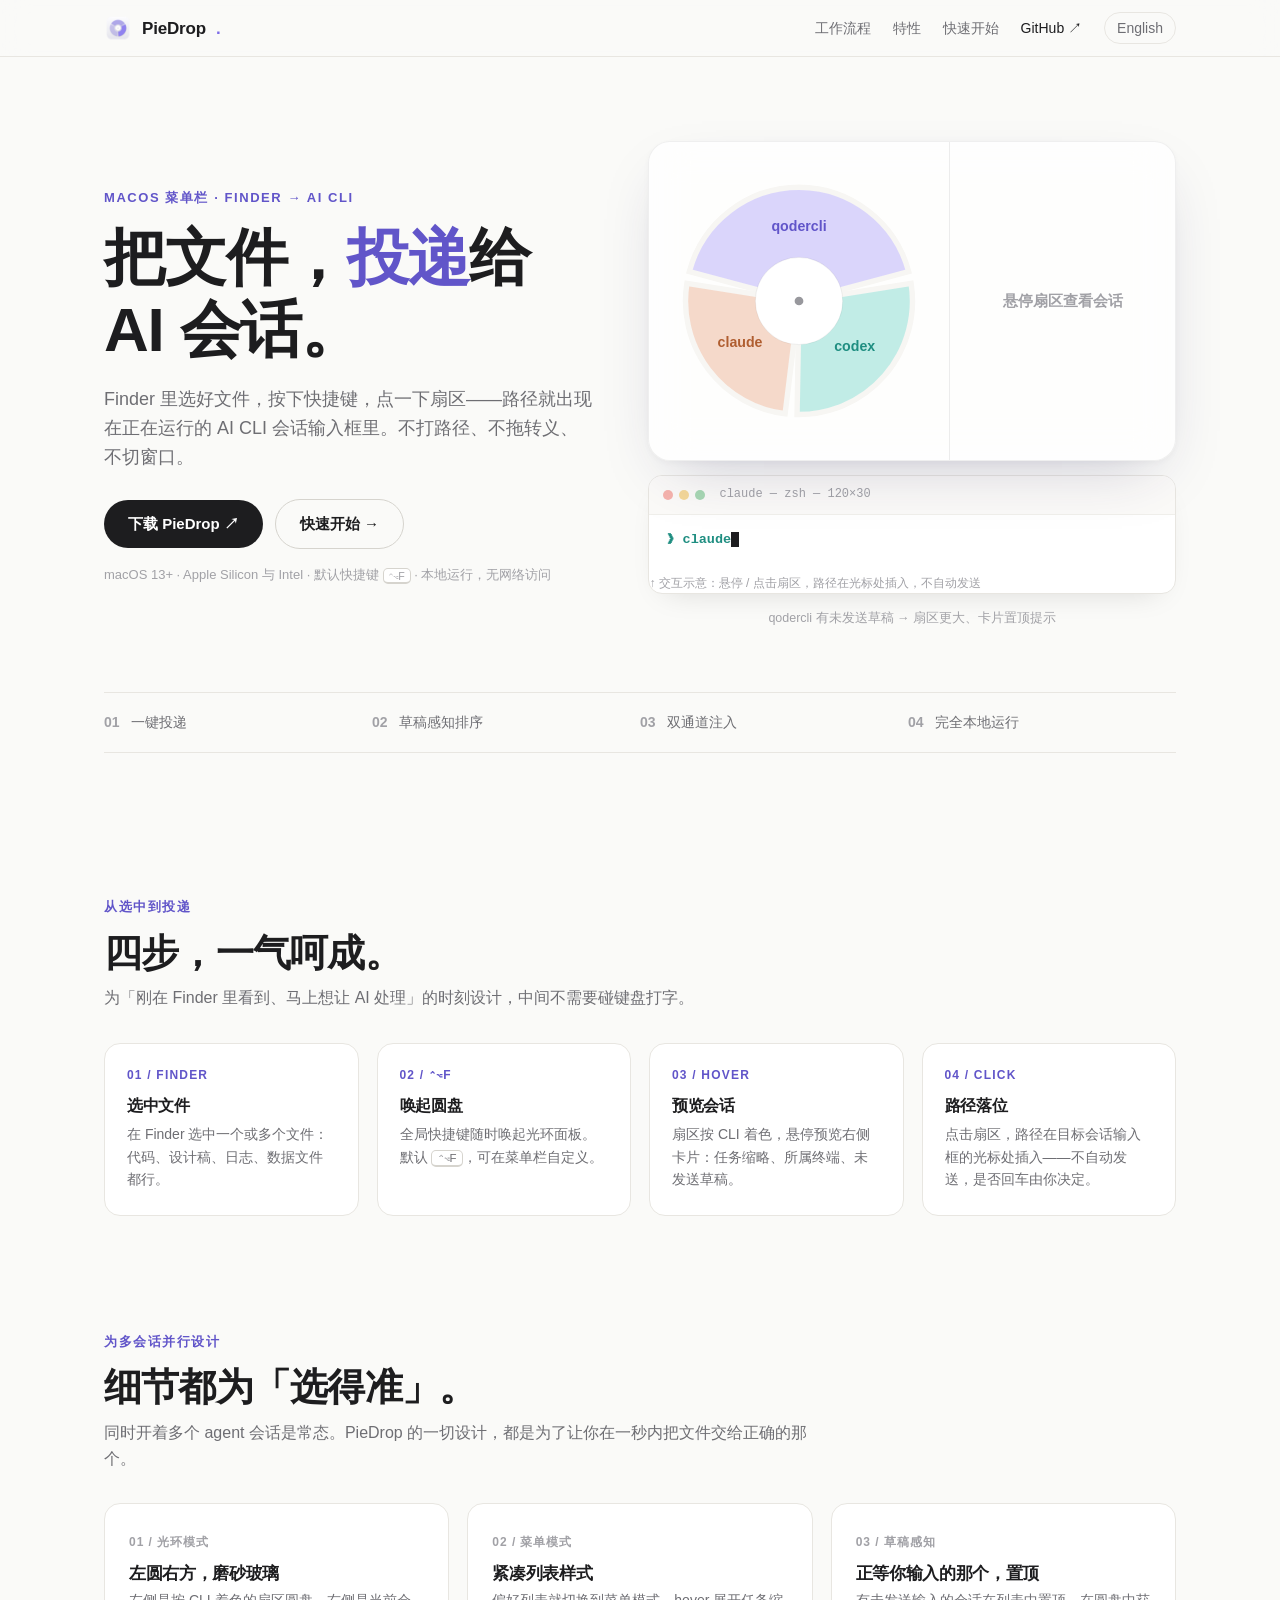
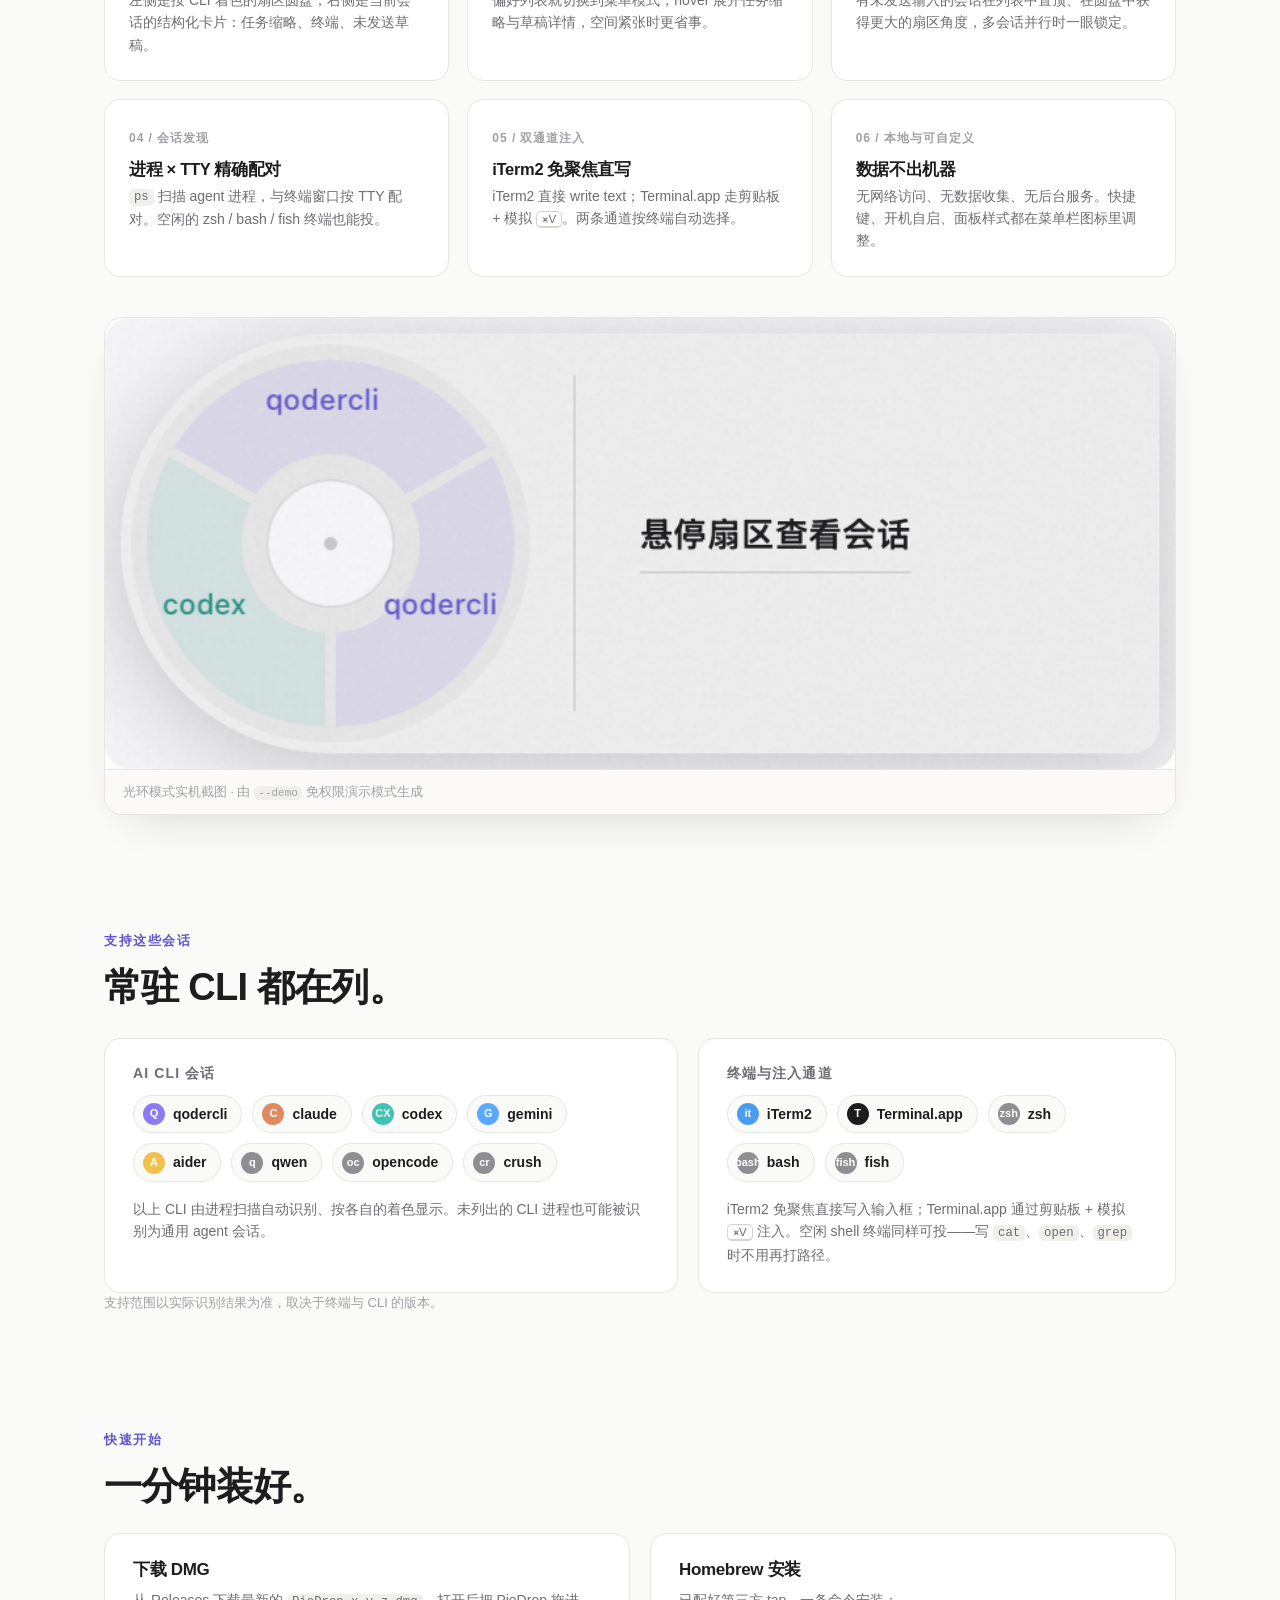
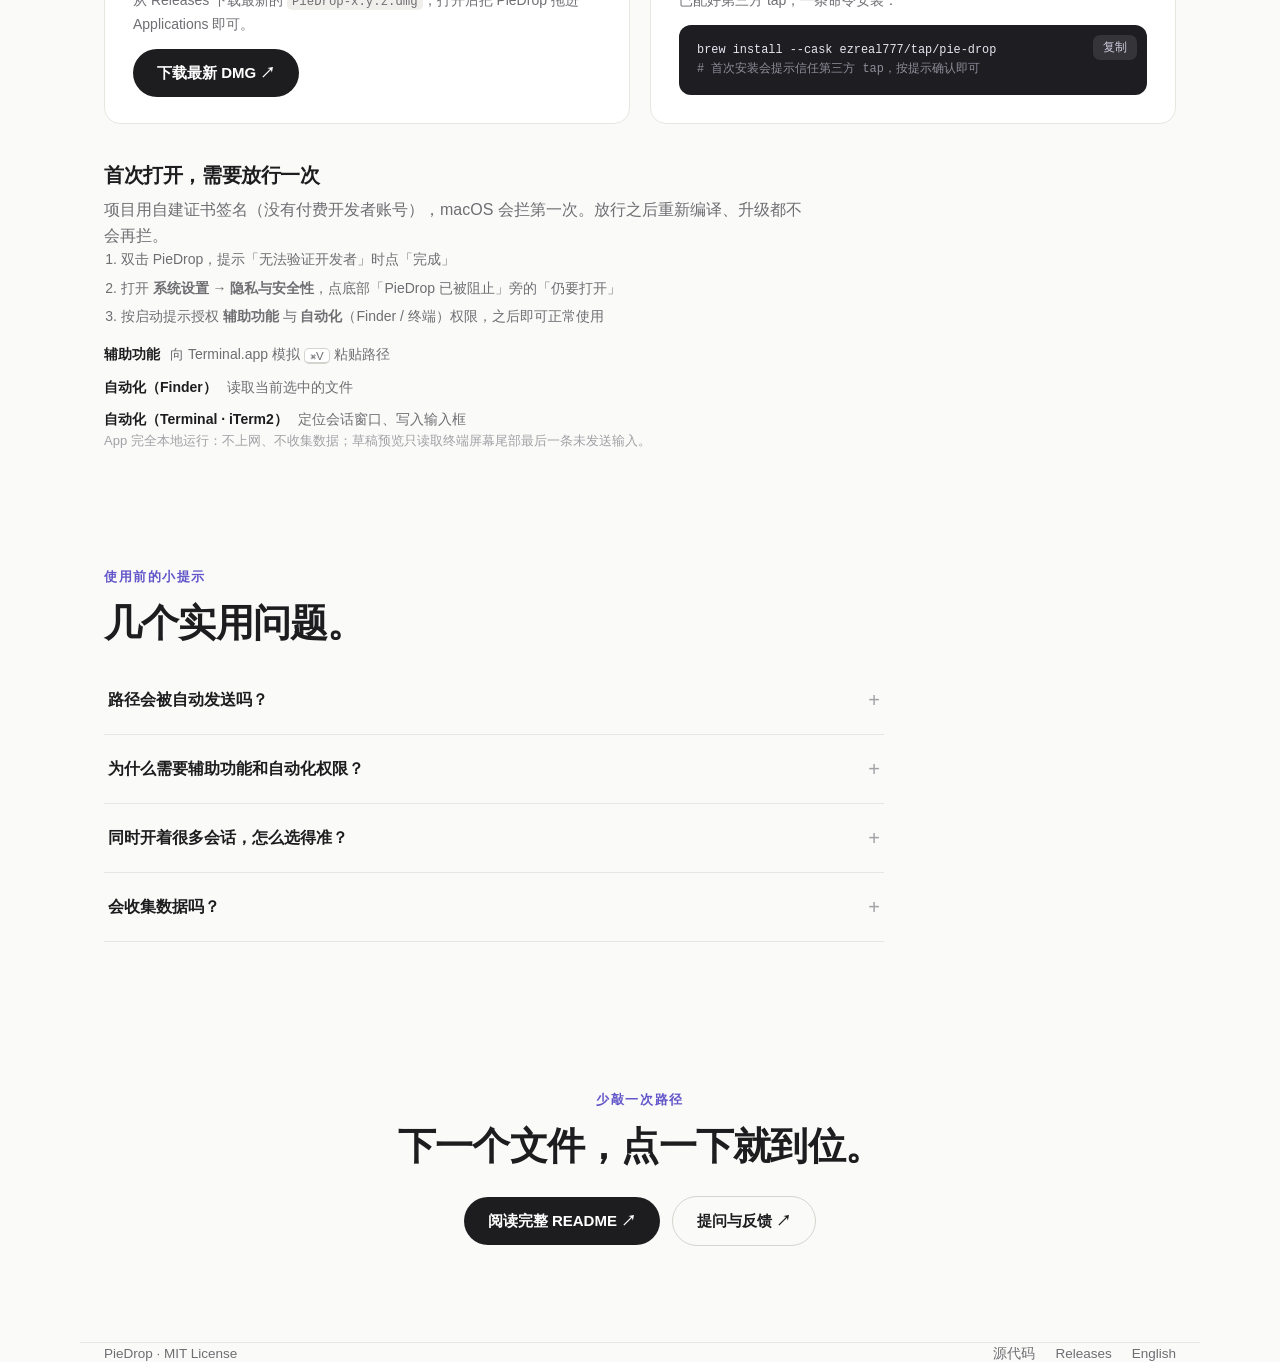
==== site/zh.html @ 661c2466 "新增中英双语介绍页与 GitHub Pages 部署 workflow" ====
<!doctype html>
<html lang="zh-CN">
<head>
  <meta charset="utf-8">
  <meta name="viewport" content="width=device-width, initial-scale=1">
  <title>PieDrop — 一键把文件投递进 AI CLI 会话</title>
  <meta name="description" content="macOS 菜单栏工具：Finder 选中文件，按快捷键弹出圆盘，点一下扇区，路径就追加进正在运行的 Claude Code / Codex / Gemini CLI 会话输入框。">
  <meta name="theme-color" content="#fafaf8">
  <link rel="icon" href="icon.png" type="image/png">
  <link rel="stylesheet" href="styles.css">
  <script src="site.js" defer></script>
  <link rel="alternate" hreflang="en" href="./">
  <link rel="alternate" hreflang="zh-CN" href="zh.html">
</head>
<body>
<header><nav aria-label="主导航"><a class="brand" href="zh.html"><img src="icon.png" alt="PieDrop" width="28" height="28">PieDrop<span>.</span></a><div class="nav-links"><a class="section-link" href="#how">工作流程</a><a class="section-link" href="#features">特性</a><a class="section-link" href="#start">快速开始</a><a href="https://github.com/Ezreal777/PieDrop">GitHub ↗</a><a class="lang" href="./" lang="en" aria-label="Switch to English">English</a></div></nav></header>
<main class="wrap">

  <div class="hero">
    <div>
      <span class="eyebrow">macOS 菜单栏 · Finder → AI CLI</span>
      <h1>把文件，<em>投递</em>给 AI 会话。</h1>
      <p class="lead">Finder 里选好文件，按下快捷键，点一下扇区——路径就出现在正在运行的 AI CLI 会话输入框里。不打路径、不拖转义、不切窗口。</p>
      <div class="buttons"><a class="button" href="https://github.com/Ezreal777/PieDrop/releases/latest">下载 PieDrop ↗</a><a class="button secondary" href="#start">快速开始 →</a></div>
      <p class="note">macOS 13+ · Apple Silicon 与 Intel · 默认快捷键 <kbd>⌃⌥F</kbd> · 本地运行，无网络访问</p>
    </div>

    <div class="mock-stack">
      <div class="panel" aria-label="光环面板示意">
        <div class="panel-disc">
          <div class="disc" role="group" aria-label="会话圆盘示意，可交互" data-sessions='{"qodercli":{"name":"qodercli","tint":"#8b7cf624","ink":"#6155c9","title":"重构 Injector.swift 注入通道","term":"iTerm2","tty":"ttys004","draft":"把 docs/ 里的截图换成新面板样式","path":"~/Projects/piedrop/docs/screenshot.png","hint":"点击扇区，路径会插入到这个会话的输入框"},"codex":{"name":"codex","tint":"#3fc4b426","ink":"#1f8e81","title":"给 SessionDetector 补单元测试","term":"Terminal.app","tty":"ttys002","draft":null,"path":"~/Projects/piedrop/Tests/SessionDetectorTests.swift","hint":"点击扇区，路径会插入到这个会话的输入框"},"claude":{"name":"claude","tint":"#e08a5f26","ink":"#b05e30","title":"review PR #12 的并发改动","term":"iTerm2","tty":"ttys001","draft":null,"path":"~/Projects/piedrop/Sources/PieDrop/DraftReader.swift","hint":"点击扇区，路径会插入到这个会话的输入框"}}'>
            <svg viewBox="0 0 240 240">
              <path class="sector" data-cli="qodercli" tabindex="0" role="button" aria-label="qodercli 会话，有未发送草稿" d="M120,120 L19.5,93.1 A104,104 0 0 1 220.5,93.1 Z" fill="#8b7cf6" fill-opacity="0.32" stroke="#f7f6f3" stroke-width="5"/>
              <path class="sector" data-cli="codex" tabindex="0" role="button" aria-label="codex 会话" d="M120,120 L222.7,103.8 A104,104 0 0 1 118.2,224.0 Z" fill="#3fc4b4" fill-opacity="0.32" stroke="#f7f6f3" stroke-width="5"/>
              <path class="sector" data-cli="claude" tabindex="0" role="button" aria-label="claude 会话" d="M120,120 L107.3,223.3 A104,104 0 0 1 17.3,103.8 Z" fill="#e08a5f" fill-opacity="0.32" stroke="#f7f6f3" stroke-width="5"/>
              <text class="sector-label" data-for="qodercli" x="120" y="56" text-anchor="middle" fill="#6155c9">qodercli</text>
              <text class="sector-label" data-for="codex" x="171" y="166" text-anchor="middle" fill="#1f8e81">codex</text>
              <text class="sector-label" data-for="claude" x="66" y="162" text-anchor="middle" fill="#b05e30">claude</text>
              <circle cx="120" cy="120" r="40" fill="#ffffff" stroke="rgba(0,0,0,0.05)"/>
              <circle cx="120" cy="120" r="4" fill="#98989d"/>
            </svg>
          </div>
        </div>
        <div class="panel-divider"></div>
        <div class="panel-card">
          <div class="card-empty">悬停扇区查看会话</div>
          <div class="card-full">
            <div class="session-head">
              <span class="session-name"></span>
              <span class="session-tty"></span>
            </div>
            <div class="session-title"></div>
            <div class="session-rows">
              <div class="row row-terminal"><span class="k">终端</span><span class="v"></span></div>
              <div class="row row-draft"><span class="k">草稿</span><span class="v"></span></div>
            </div>
            <div class="session-hint"></div>
          </div>
        </div>
      </div>
      <div class="term" aria-label="终端输入示意">
        <div class="term-bar"><span class="dot"></span><span class="dot"></span><span class="dot"></span><span class="term-title">claude — zsh — 120×30</span></div>
        <div class="term-body">
          <div class="term-line"><span class="prompt">❯ claude</span><span class="typed"></span><span class="cursor"></span></div>
        </div>
        <div class="term-hint">↑ 交互示意：悬停 / 点击扇区，路径在光标处插入，不自动发送</div>
      </div>
      <p class="mock-caption">qodercli 有未发送草稿 → 扇区更大、卡片置顶提示</p>
    </div>
  </div>

  <div class="strip"><span><b>01</b> 一键投递</span><span><b>02</b> 草稿感知排序</span><span><b>03</b> 双通道注入</span><span><b>04</b> 完全本地运行</span></div>

  <section id="how"><span class="eyebrow">从选中到投递</span><h2>四步，一气呵成。</h2><p class="section-intro">为「刚在 Finder 里看到、马上想让 AI 处理」的时刻设计，中间不需要碰键盘打字。</p><div class="workflow"><div class="step"><b>01 / FINDER</b><h3>选中文件</h3><p>在 Finder 选中一个或多个文件：代码、设计稿、日志、数据文件都行。</p></div><div class="step"><b>02 / ⌃⌥F</b><h3>唤起圆盘</h3><p>全局快捷键随时唤起光环面板。默认 <kbd>⌃⌥F</kbd>，可在菜单栏自定义。</p></div><div class="step"><b>03 / HOVER</b><h3>预览会话</h3><p>扇区按 CLI 着色，悬停预览右侧卡片：任务缩略、所属终端、未发送草稿。</p></div><div class="step"><b>04 / CLICK</b><h3>路径落位</h3><p>点击扇区，路径在目标会话输入框的光标处插入——不自动发送，是否回车由你决定。</p></div></div></section>

  <section id="features"><span class="eyebrow">为多会话并行设计</span><h2>细节都为「选得准」。</h2><p class="section-intro">同时开着多个 agent 会话是常态。PieDrop 的一切设计，都是为了让你在一秒内把文件交给正确的那个。</p><div class="grid">
    <article class="card"><span class="tag">01 / 光环模式</span><h3>左圆右方，磨砂玻璃</h3><p>左侧是按 CLI 着色的扇区圆盘，右侧是当前会话的结构化卡片：任务缩略、终端、未发送草稿。</p></article>
    <article class="card"><span class="tag">02 / 菜单模式</span><h3>紧凑列表样式</h3><p>偏好列表就切换到菜单模式，hover 展开任务缩略与草稿详情，空间紧张时更省事。</p></article>
    <article class="card"><span class="tag">03 / 草稿感知</span><h3>正等你输入的那个，置顶</h3><p>有未发送输入的会话在列表中置顶、在圆盘中获得更大的扇区角度，多会话并行时一眼锁定。</p></article>
    <article class="card"><span class="tag">04 / 会话发现</span><h3>进程 × TTY 精确配对</h3><p><code>ps</code> 扫描 agent 进程，与终端窗口按 TTY 配对。空闲的 zsh / bash / fish 终端也能投。</p></article>
    <article class="card"><span class="tag">05 / 双通道注入</span><h3>iTerm2 免聚焦直写</h3><p>iTerm2 直接 write text；Terminal.app 走剪贴板 + 模拟 <kbd>⌘V</kbd>。两条通道按终端自动选择。</p></article>
    <article class="card"><span class="tag">06 / 本地与可自定义</span><h3>数据不出机器</h3><p>无网络访问、无数据收集、无后台服务。快捷键、开机自启、面板样式都在菜单栏图标里调整。</p></article>
  </div>
  <figure class="figure"><img src="screenshot.png" alt="PieDrop 光环模式实机截图：左侧磨砂圆盘按 CLI 着色列出正在运行的会话，右侧是该会话的结构化卡片" loading="lazy"><figcaption>光环模式实机截图 · 由 <code>--demo</code> 免权限演示模式生成</figcaption></figure>
  </section>

  <section id="sessions"><span class="eyebrow">支持这些会话</span><h2>常驻 CLI 都在列。</h2><div class="setup">
    <article><h3>AI CLI 会话</h3><div class="platforms"><span class="platform"><b class="mark" style="background:var(--qodercli)">Q</b>qodercli</span><span class="platform"><b class="mark" style="background:var(--claude)">C</b>claude</span><span class="platform"><b class="mark" style="background:var(--codex)">CX</b>codex</span><span class="platform"><b class="mark" style="background:var(--gemini)">G</b>gemini</span><span class="platform"><b class="mark" style="background:var(--aider)">A</b>aider</span><span class="platform"><b class="mark">q</b>qwen</span><span class="platform"><b class="mark">oc</b>opencode</span><span class="platform"><b class="mark">cr</b>crush</span></div><p>以上 CLI 由进程扫描自动识别、按各自的着色显示。未列出的 CLI 进程也可能被识别为通用 agent 会话。</p></article>
    <article><h3>终端与注入通道</h3><div class="platforms"><span class="platform"><b class="mark" style="background:#4a9cf0">it</b>iTerm2</span><span class="platform"><b class="mark" style="background:#1d1d1f">T</b>Terminal.app</span><span class="platform"><b class="mark">zsh</b>zsh</span><span class="platform"><b class="mark">bash</b>bash</span><span class="platform"><b class="mark">fish</b>fish</span></div><p>iTerm2 免聚焦直接写入输入框；Terminal.app 通过剪贴板 + 模拟 <kbd>⌘V</kbd> 注入。空闲 shell 终端同样可投——写 <code>cat</code>、<code>open</code>、<code>grep</code> 时不用再打路径。</p></article>
  </div><p class="note">支持范围以实际识别结果为准，取决于终端与 CLI 的版本。</p></section>

  <section id="start"><span class="eyebrow">快速开始</span><h2>一分钟装好。</h2><div class="install-grid">
    <div class="install-card">
      <h3>下载 DMG</h3>
      <p>从 Releases 下载最新的 <code>PieDrop-x.y.z.dmg</code>，打开后把 PieDrop 拖进 Applications 即可。</p>
      <div class="buttons"><a class="button" href="https://github.com/Ezreal777/PieDrop/releases/latest">下载最新 DMG ↗</a></div>
    </div>
    <div class="install-card">
      <h3>Homebrew 安装</h3>
      <p>已配好第三方 tap，一条命令安装：</p>
      <pre class="codeblock"><code>brew install --cask ezreal777/tap/pie-drop
<span class="cmt"># 首次安装会提示信任第三方 tap，按提示确认即可</span></code><button class="copy-btn" data-copy data-copied-label="已复制">复制</button></pre>
    </div>
  </div>
  <h3 class="manual-install-title">首次打开，需要放行一次</h3>
  <p class="section-intro">项目用自建证书签名（没有付费开发者账号），macOS 会拦第一次。放行之后重新编译、升级都不会再拦。</p>
  <ol class="steps-list">
    <li>双击 PieDrop，提示「无法验证开发者」时点「完成」</li>
    <li>打开 <strong>系统设置 → 隐私与安全性</strong>，点底部「PieDrop 已被阻止」旁的「仍要打开」</li>
    <li>按启动提示授权 <strong>辅助功能</strong> 与 <strong>自动化</strong>（Finder / 终端）权限，之后即可正常使用</li>
  </ol>
  <ul class="perm-list">
    <li><b>辅助功能</b><span>向 Terminal.app 模拟 <kbd>⌘V</kbd> 粘贴路径</span></li>
    <li><b>自动化（Finder）</b><span>读取当前选中的文件</span></li>
    <li><b>自动化（Terminal · iTerm2）</b><span>定位会话窗口、写入输入框</span></li>
  </ul>
  <p class="note">App 完全本地运行：不上网、不收集数据；草稿预览只读取终端屏幕尾部最后一条未发送输入。</p>
  </section>

  <section><span class="eyebrow">使用前的小提示</span><h2>几个实用问题。</h2><div class="faq">
    <details><summary>路径会被自动发送吗？</summary><p>不会。路径只插入到目标会话输入框的光标处，你可以继续补充一句话再回车，也可以直接删掉。空闲终端里则直接停在命令行上等你编辑。</p></details>
    <details><summary>为什么需要辅助功能和自动化权限？</summary><p>Terminal.app 通道靠模拟 <kbd>⌘V</kbd> 粘贴（辅助功能）；读取 Finder 选区、定位会话窗口需要自动化授权（Finder / Terminal / iTerm2）。iTerm2 通道则通过其接口直接写入，不依赖模拟按键。</p></details>
    <details><summary>同时开着很多会话，怎么选得准？</summary><p>扇区按 CLI 着色区分；悬停任意扇区，右侧卡片显示该会话的任务缩略、所属终端和未发送草稿。有草稿的会话还会置顶并获得更大的扇区，通常那就是你正想继续的那个。</p></details>
    <details><summary>会收集数据吗？</summary><p>完全本地运行：无网络访问、无数据收集、无后台服务。草稿预览只读取终端屏幕尾部最后一条未发送输入，用于会话识别与排序。</p></details>
  </div></section>

  <div class="closing"><span class="eyebrow">少敲一次路径</span><h2>下一个文件，点一下就到位。</h2><div class="buttons"><a class="button" href="https://github.com/Ezreal777/PieDrop/blob/main/README.md">阅读完整 README ↗</a><a class="button secondary" href="https://github.com/Ezreal777/PieDrop/issues">提问与反馈 ↗</a></div></div>

</main>
<footer class="wrap"><span>PieDrop · MIT License</span><div><a href="https://github.com/Ezreal777/PieDrop">源代码</a><a href="https://github.com/Ezreal777/PieDrop/releases">Releases</a><a href="./" lang="en">English</a></div></footer>
</body>
</html>
---- site/styles.css ----
/* PieDrop site — light, Apple-ish, minimal */

:root {
  --bg: #fafaf8;
  --ink: #1d1d1f;
  --muted: #6e6e73;
  --faint: #a1a1a6;
  --line: #e8e6e1;
  --card: #ffffff;
  --accent: #7c6ce8;
  --accent-ink: #6155c9;
  --panel: rgba(255, 255, 255, 0.78);
  --qodercli: #8b7cf6;
  --qodercli-ink: #6155c9;
  --codex: #3fc4b4;
  --codex-ink: #1f8e81;
  --claude: #e08a5f;
  --claude-ink: #b05e30;
  --gemini: #5ca8ff;
  --gemini-ink: #3572d6;
  --aider: #f2c14d;
  --aider-ink: #b8891f;
  --shell: #8e8e93;
  --mono: ui-monospace, "SF Mono", "JetBrains Mono", Menlo, Consolas, monospace;
  --sans: -apple-system, BlinkMacSystemFont, "SF Pro Text", "Helvetica Neue",
    "PingFang SC", "Hiragino Sans GB", "Microsoft YaHei", sans-serif;
}

* { box-sizing: border-box; margin: 0; padding: 0; }

html { scroll-behavior: smooth; }

body {
  font-family: var(--sans);
  background: var(--bg);
  color: var(--ink);
  line-height: 1.6;
  -webkit-font-smoothing: antialiased;
  text-rendering: optimizeLegibility;
}

.wrap { max-width: 1120px; margin: 0 auto; padding: 0 24px; }

h1, h2, h3 { line-height: 1.15; letter-spacing: -0.02em; font-weight: 700; }
h1 { font-size: clamp(38px, 5.4vw, 62px); }
h2 { font-size: clamp(26px, 3.4vw, 38px); }
h3 { font-size: 17px; }
em { font-style: normal; color: var(--accent-ink); }

a { color: inherit; text-decoration: none; }
code { font-family: var(--mono); font-size: 0.88em; background: #f0efeb; border-radius: 5px; padding: 0.1em 0.4em; }
pre code { display: block; background: none; padding: 0; }
kbd {
  font-family: var(--sans); font-size: 0.82em; background: #fff;
  border: 1px solid #d6d4ce; border-bottom-width: 2px; border-radius: 5px;
  padding: 0.08em 0.45em; white-space: nowrap;
}

.eyebrow {
  display: inline-block; font-size: 13px; font-weight: 600;
  letter-spacing: 0.12em; text-transform: uppercase;
  color: var(--accent-ink); margin-bottom: 14px;
}
.lead { font-size: 18px; color: var(--muted); max-width: 34em; }
.note { font-size: 13px; color: var(--faint); }
.section-intro { color: var(--muted); max-width: 44em; margin-top: 10px; }

/* ---------- header ---------- */

header {
  position: sticky; top: 0; z-index: 50;
  background: rgba(250, 250, 248, 0.85);
  backdrop-filter: saturate(1.4) blur(14px);
  -webkit-backdrop-filter: saturate(1.4) blur(14px);
  border-bottom: 1px solid var(--line);
}
header nav {
  max-width: 1120px; margin: 0 auto; padding: 12px 24px;
  display: flex; align-items: center; justify-content: space-between; gap: 16px;
}
.brand {
  display: flex; align-items: center; gap: 10px;
  font-weight: 700; font-size: 17px; letter-spacing: -0.01em;
}
.brand img { width: 28px; height: 28px; border-radius: 6px; }
.brand span { color: var(--accent); }
.nav-links { display: flex; align-items: center; gap: 22px; font-size: 14px; }
.nav-links a.section-link { color: var(--muted); transition: color 0.15s; }
.nav-links a.section-link:hover { color: var(--ink); }
.nav-links a.lang {
  border: 1px solid var(--line); border-radius: 999px;
  padding: 4px 12px; color: var(--muted); transition: all 0.15s;
}
.nav-links a.lang:hover { color: var(--ink); border-color: #cfcdc7; }

/* ---------- hero ---------- */

.hero {
  display: grid; grid-template-columns: minmax(0, 1fr) minmax(0, 1.08fr);
  gap: 56px; align-items: center;
  padding: 84px 0 64px;
}
.hero .lead { margin: 20px 0 28px; }
.buttons { display: flex; flex-wrap: wrap; gap: 12px; align-items: center; }
.button {
  display: inline-flex; align-items: center; gap: 6px;
  background: var(--ink); color: #fff; font-weight: 600; font-size: 15px;
  border-radius: 999px; padding: 12px 24px;
  transition: transform 0.15s, opacity 0.15s;
}
.button:hover { transform: translateY(-1px); opacity: 0.9; }
.button.secondary {
  background: transparent; color: var(--ink);
  border: 1px solid #d6d4ce;
}
.button.secondary:hover { border-color: #b9b7b1; opacity: 1; }
.hero .note { margin-top: 16px; }

.strip {
  display: grid; grid-template-columns: repeat(4, 1fr);
  border-top: 1px solid var(--line); border-bottom: 1px solid var(--line);
  padding: 18px 0; margin-bottom: 84px;
  font-size: 14px; color: var(--muted);
}
.strip span b {
  color: var(--faint); font-weight: 600; margin-right: 8px;
  font-variant-numeric: tabular-nums;
}

/* ---------- hero panel mock ---------- */

.mock-stack { display: flex; flex-direction: column; gap: 14px; }

.panel {
  display: grid; grid-template-columns: 300px 1px 1fr;
  background: var(--panel);
  backdrop-filter: blur(20px) saturate(1.3);
  -webkit-backdrop-filter: blur(20px) saturate(1.3);
  border: 1px solid rgba(0, 0, 0, 0.06);
  border-radius: 22px;
  box-shadow: 0 24px 60px -24px rgba(40, 35, 90, 0.25), 0 2px 8px rgba(0, 0, 0, 0.04);
  overflow: hidden;
  min-height: 320px;
}
.panel-disc {
  display: flex; align-items: center; justify-content: center;
  padding: 26px 10px;
}
.disc { width: 262px; height: 262px; }
.disc svg { width: 100%; height: 100%; display: block; }
.sector {
  cursor: pointer;
  transition: fill-opacity 0.18s;
  outline: none;
}
.sector:hover, .sector:focus-visible, .sector.active { fill-opacity: 0.62; }
.sector-label {
  font-size: 13px; font-weight: 600; pointer-events: none;
  transition: opacity 0.18s;
}
.sector-label.dim { opacity: 0.35; }

.panel-divider { width: 1px; background: rgba(0, 0, 0, 0.07); }

.panel-card {
  display: flex; flex-direction: column; justify-content: center;
  padding: 28px 30px; position: relative;
}
.card-empty {
  color: var(--faint); font-size: 15px; font-weight: 600;
  text-align: center;
}
.card-full { display: none; }
.panel-card.has-session .card-empty { display: none; }
.panel-card.has-session .card-full { display: flex; flex-direction: column; gap: 12px; }

.session-head { display: flex; align-items: center; gap: 8px; }
.session-name {
  font-family: var(--mono); font-size: 13px; font-weight: 700;
  padding: 3px 10px; border-radius: 999px;
}
.session-tty { font-size: 12px; color: var(--faint); font-family: var(--mono); margin-left: auto; }
.session-title { font-size: 16px; font-weight: 600; letter-spacing: -0.01em; }
.session-rows { display: flex; flex-direction: column; gap: 8px; font-size: 13px; color: var(--muted); }
.session-rows .row { display: flex; gap: 8px; align-items: baseline; }
.session-rows .k { color: var(--faint); flex-shrink: 0; }
.session-hint { font-size: 12px; color: var(--faint); border-top: 1px dashed var(--line); padding-top: 10px; }

.mock-caption { font-size: 12.5px; color: var(--faint); text-align: center; }

/* terminal mock */
.term {
  background: #ffffff;
  border: 1px solid var(--line);
  border-radius: 14px;
  box-shadow: 0 12px 32px -18px rgba(0, 0, 0, 0.18);
  overflow: hidden;
}
.term-bar {
  display: flex; align-items: center; gap: 6px;
  padding: 9px 14px; border-bottom: 1px solid #f0efeb; background: #fbfaf8;
}
.term-bar .dot { width: 10px; height: 10px; border-radius: 50%; background: #e4e2dc; }
.term-bar .dot:first-child { background: #f6b3ad; }
.term-bar .dot:nth-child(2) { background: #f5d99a; }
.term-bar .dot:nth-child(3) { background: #a8d8b4; }
.term-title { font-size: 12px; color: var(--faint); margin-left: 8px; font-family: var(--mono); }
.term-body { padding: 14px 18px 16px; font-family: var(--mono); font-size: 13.5px; }
.term-line { white-space: pre-wrap; word-break: break-all; }
.prompt { color: var(--codex-ink); font-weight: 700; }
.cmd { color: var(--ink); }
.typed { color: var(--accent-ink); }
.cursor {
  display: inline-block; width: 8px; height: 1.1em;
  background: var(--ink); vertical-align: text-bottom;
  animation: blink 1.1s steps(1) infinite;
}
@keyframes blink { 50% { opacity: 0; } }
.term-hint { font-size: 12px; color: var(--faint); margin-top: 8px; font-family: var(--sans); }

/* ---------- sections ---------- */

section { padding: 56px 0; }
section > h2 { margin-bottom: 8px; }

/* sessions */
.setup {
  display: grid; grid-template-columns: 1.2fr 1fr; gap: 20px;
  margin-top: 28px;
}
.setup article {
  background: var(--card); border: 1px solid var(--line);
  border-radius: 16px; padding: 26px 28px; min-width: 0;
}
.setup article h3 { margin-bottom: 14px; color: var(--muted); font-size: 14px; text-transform: uppercase; letter-spacing: 0.08em; }
.platforms { display: flex; flex-wrap: wrap; gap: 10px; margin-bottom: 16px; }
.platform {
  display: inline-flex; align-items: center; gap: 8px;
  font-size: 14px; font-weight: 600;
  background: var(--bg); border: 1px solid var(--line);
  border-radius: 999px; padding: 7px 14px 7px 9px;
}
.platform .mark {
  width: 22px; height: 22px; border-radius: 50%;
  display: inline-flex; align-items: center; justify-content: center;
  font-size: 11px; font-weight: 700; color: #fff;
  background: var(--shell); flex-shrink: 0;
}
.setup article p { font-size: 14px; color: var(--muted); }

/* workflow */
.workflow {
  display: grid; grid-template-columns: repeat(4, 1fr); gap: 18px;
  margin-top: 32px;
}
.step {
  background: var(--card); border: 1px solid var(--line);
  border-radius: 16px; padding: 22px 22px 24px;
}
.step b {
  display: block; font-size: 12px; font-weight: 700;
  color: var(--accent-ink); letter-spacing: 0.1em; margin-bottom: 12px;
}
.step h3 { margin-bottom: 8px; font-size: 16px; }
.step p { font-size: 14px; color: var(--muted); }

/* features */
.grid {
  display: grid; grid-template-columns: repeat(3, 1fr); gap: 18px;
  margin-top: 32px;
}
.card {
  background: var(--card); border: 1px solid var(--line);
  border-radius: 16px; padding: 24px;
  transition: transform 0.15s, box-shadow 0.15s;
}
.card:hover { transform: translateY(-2px); box-shadow: 0 14px 34px -22px rgba(0, 0, 0, 0.25); }
.card .tag {
  font-size: 12px; font-weight: 700; color: var(--faint);
  letter-spacing: 0.08em;
}
.card h3 { margin: 10px 0 6px; font-size: 16.5px; }
.card p { font-size: 14px; color: var(--muted); }
.card .dot {
  display: inline-block; width: 9px; height: 9px; border-radius: 50%;
  margin-right: 6px; vertical-align: 0.5px;
}

/* screenshot figure */
.figure {
  margin-top: 40px;
  border: 1px solid var(--line); border-radius: 18px;
  background: #fff; overflow: hidden;
  box-shadow: 0 18px 48px -28px rgba(0, 0, 0, 0.22);
}
.figure img { display: block; width: 100%; height: auto; }
.figure figcaption {
  font-size: 12.5px; color: var(--faint);
  padding: 12px 18px; border-top: 1px solid var(--line); background: #fbfaf8;
}

/* quick start */
.manual-install-title { margin: 40px 0 4px; font-size: 20px; }
.install-grid { display: grid; grid-template-columns: 1fr 1fr; gap: 20px; margin-top: 24px; }
.install-card {
  background: var(--card); border: 1px solid var(--line);
  border-radius: 16px; padding: 26px 28px; min-width: 0;
}
.install-card h3 { margin-bottom: 10px; }
.install-card p { font-size: 14px; color: var(--muted); margin-bottom: 14px; }
pre.codeblock {
  position: relative; background: #1e1d22; color: #e8e6f0;
  border-radius: 12px; padding: 16px 48px 16px 18px;
  font-family: var(--mono); font-size: 13.5px; overflow-x: auto;
}
pre.codeblock .cmt { color: #8f8d99; }
.copy-btn {
  position: absolute; top: 10px; right: 10px;
  background: rgba(255, 255, 255, 0.1); color: #cfccdd;
  border: none; border-radius: 7px; font-size: 12px;
  padding: 4px 10px; cursor: pointer; transition: background 0.15s;
}
.copy-btn:hover { background: rgba(255, 255, 255, 0.2); }
.copy-btn.copied { background: rgba(96, 200, 145, 0.35); color: #fff; }

.perm-list { list-style: none; display: flex; flex-direction: column; gap: 10px; }
.perm-list li {
  display: flex; gap: 10px; align-items: baseline;
  font-size: 14px; color: var(--muted);
}
.perm-list li b { color: var(--ink); flex-shrink: 0; }
.steps-list { margin: 0 0 16px 1.2em; font-size: 14px; color: var(--muted); }
.steps-list li { margin-bottom: 6px; }

/* faq */
details {
  border-bottom: 1px solid var(--line);
  padding: 18px 4px;
}
details summary {
  cursor: pointer; font-weight: 600; font-size: 16px;
  list-style: none; display: flex; justify-content: space-between; align-items: center;
}
details summary::-webkit-details-marker { display: none; }
details summary::after { content: "+"; color: var(--faint); font-size: 20px; font-weight: 400; }
details[open] summary::after { content: "−"; }
details p { margin-top: 10px; font-size: 14.5px; color: var(--muted); max-width: 46em; }
.faq { max-width: 780px; margin-top: 20px; }

/* closing */
.closing { text-align: center; padding: 88px 24px 96px; }
.closing .buttons { justify-content: center; margin-top: 28px; }

/* footer */
footer {
  border-top: 1px solid var(--line);
  padding: 26px 0 34px;
  display: flex; justify-content: space-between; align-items: center; gap: 16px;
  font-size: 13.5px; color: var(--muted);
  flex-wrap: wrap;
}
footer div { display: flex; gap: 20px; }
footer a:hover { color: var(--ink); }

/* responsive */
@media (max-width: 960px) {
  .hero { grid-template-columns: 1fr; gap: 44px; padding-top: 56px; }
  .strip { grid-template-columns: repeat(2, 1fr); row-gap: 12px; }
  .setup, .install-grid { grid-template-columns: 1fr; }
  .workflow { grid-template-columns: repeat(2, 1fr); }
  .grid { grid-template-columns: 1fr; }
  .panel { grid-template-columns: 1fr; }
  .panel-divider { display: none; }
  .panel-card { min-height: 200px; }
  .nav-links a.section-link { display: none; }
}
@media (max-width: 560px) {
  .workflow { grid-template-columns: 1fr; }
  .strip { grid-template-columns: 1fr; }
}
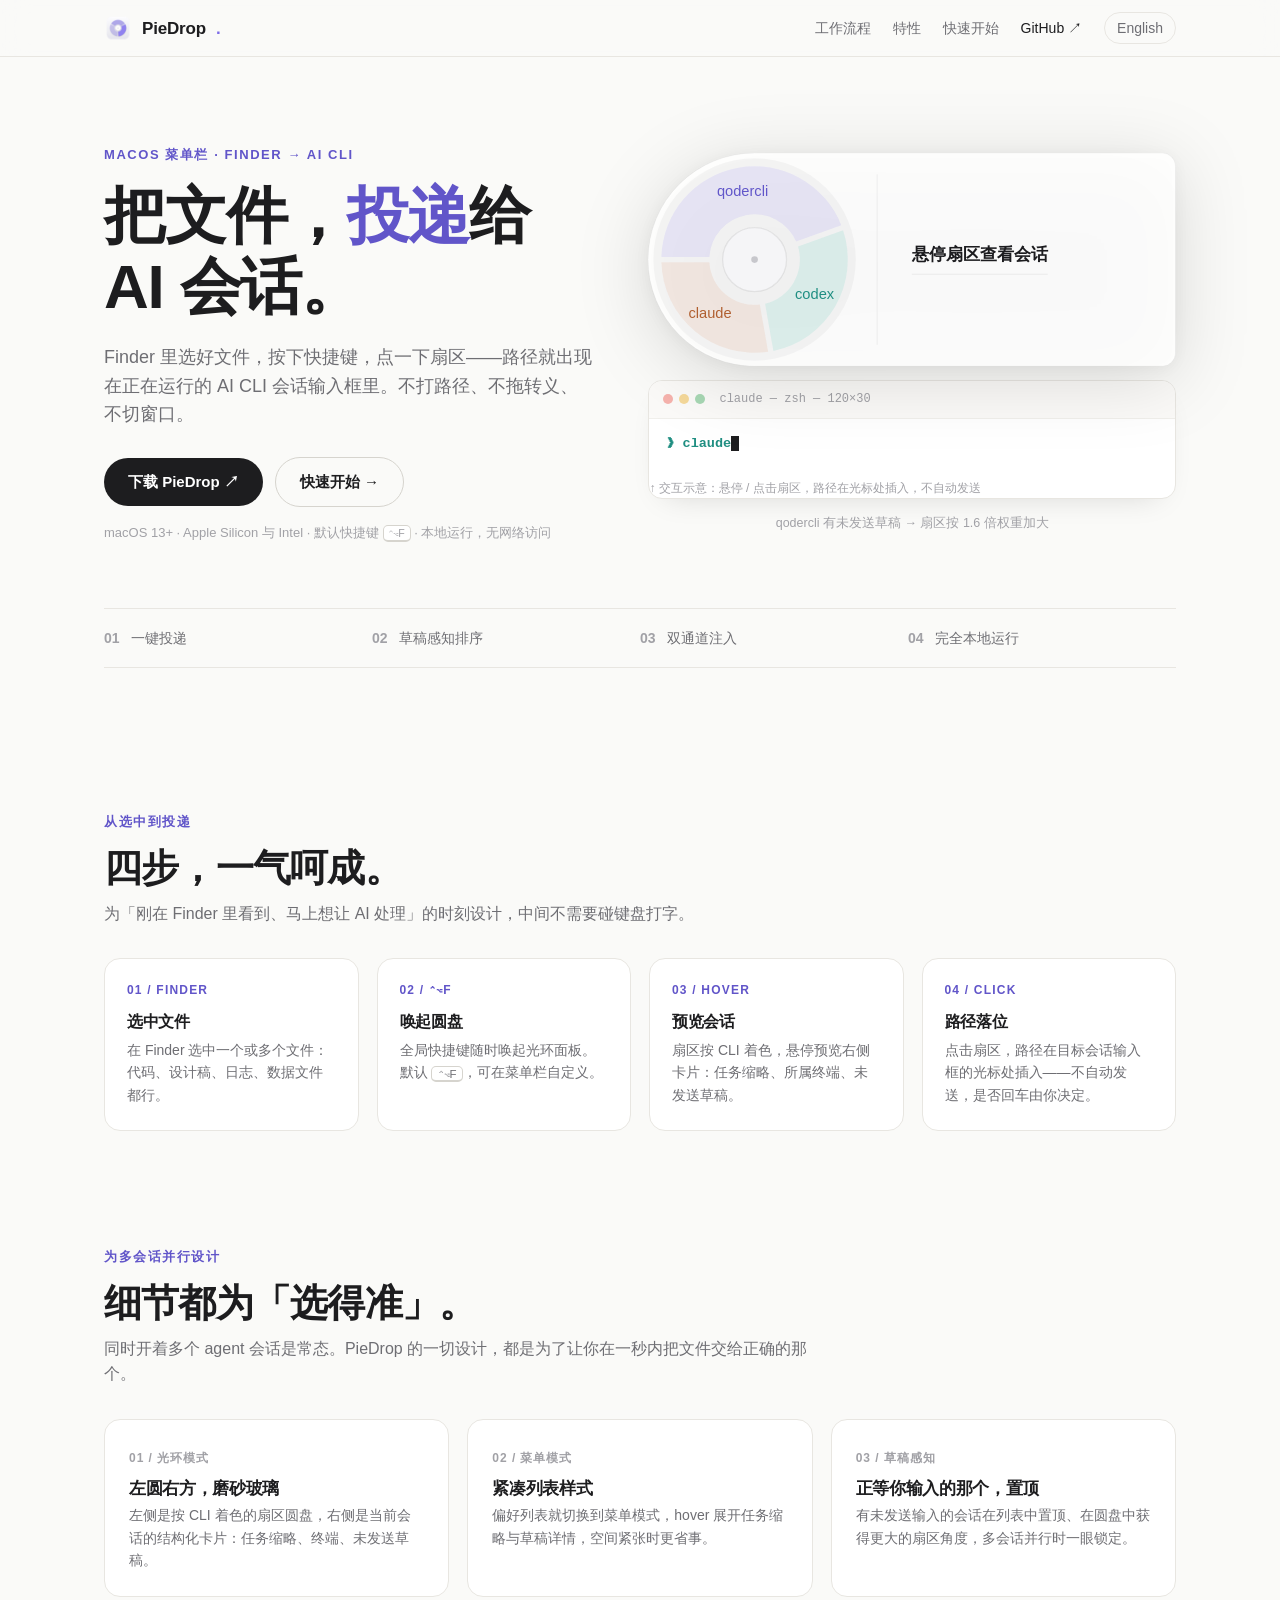
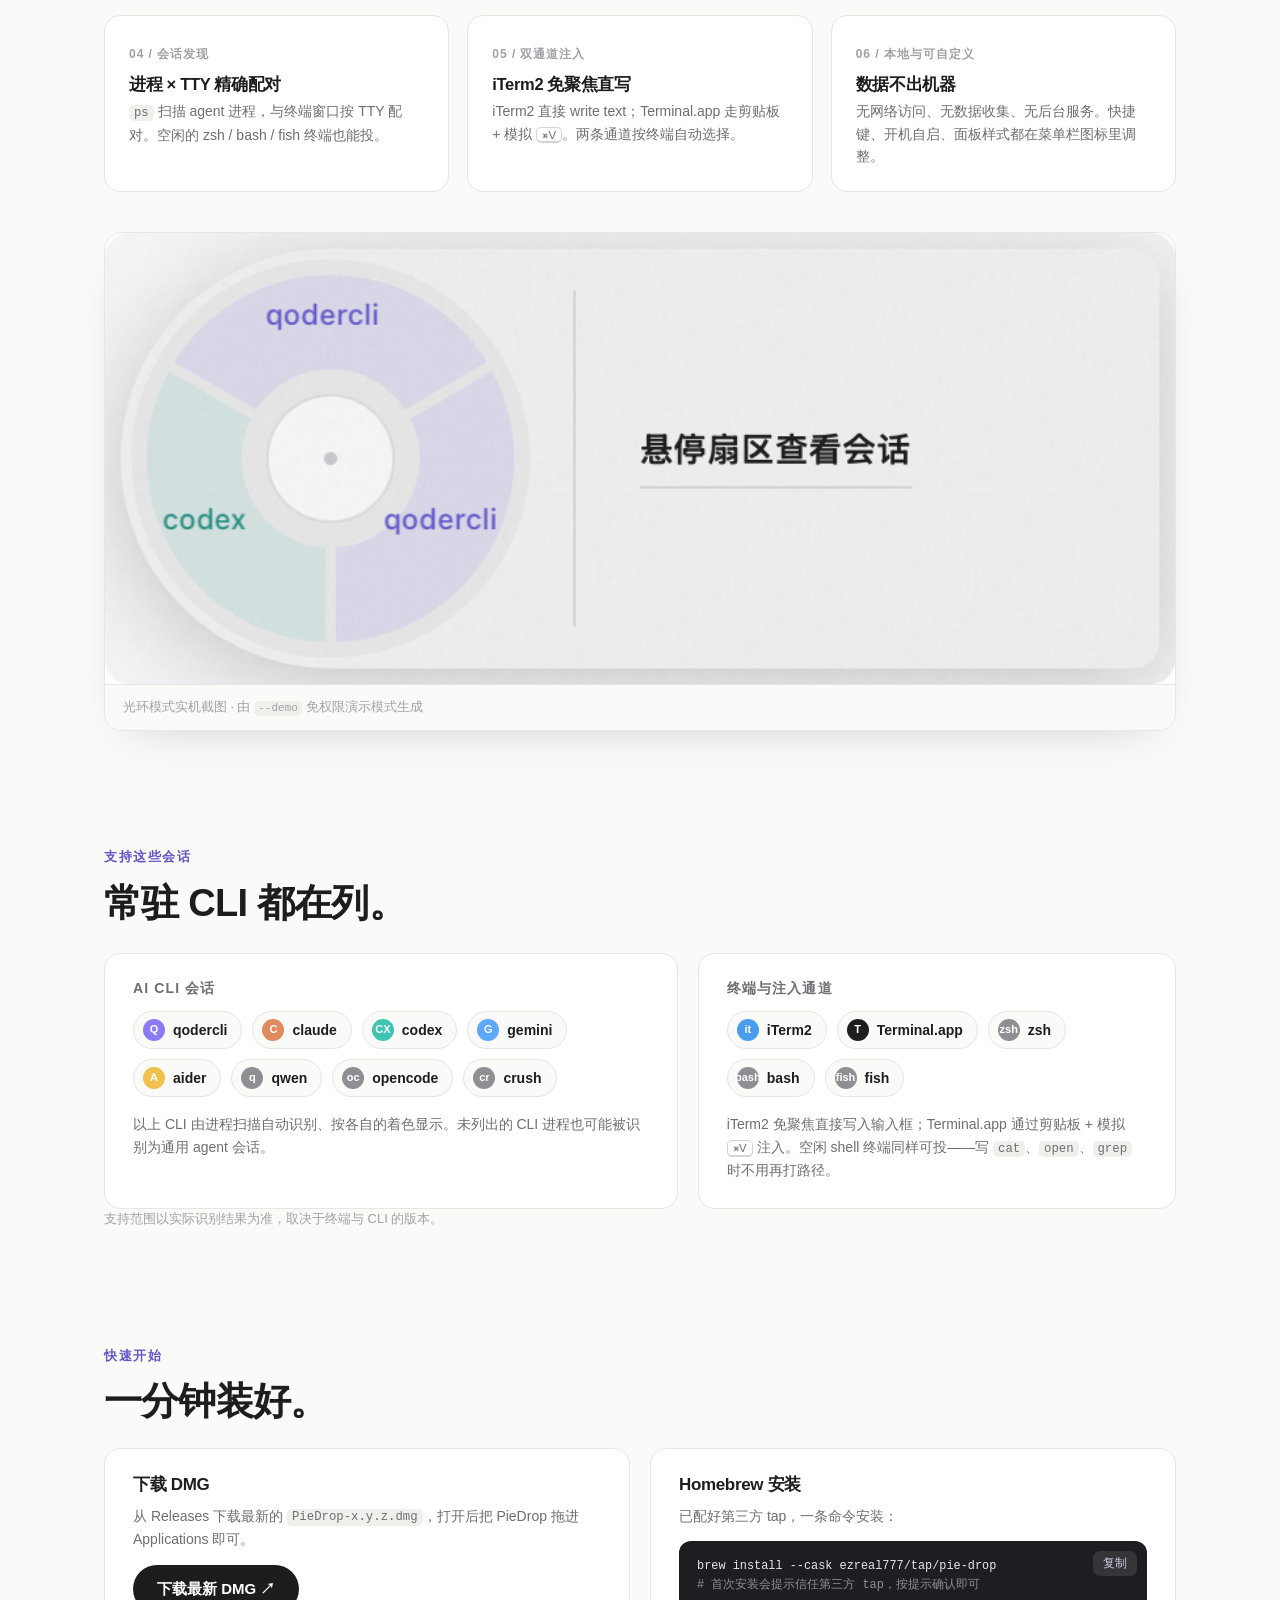
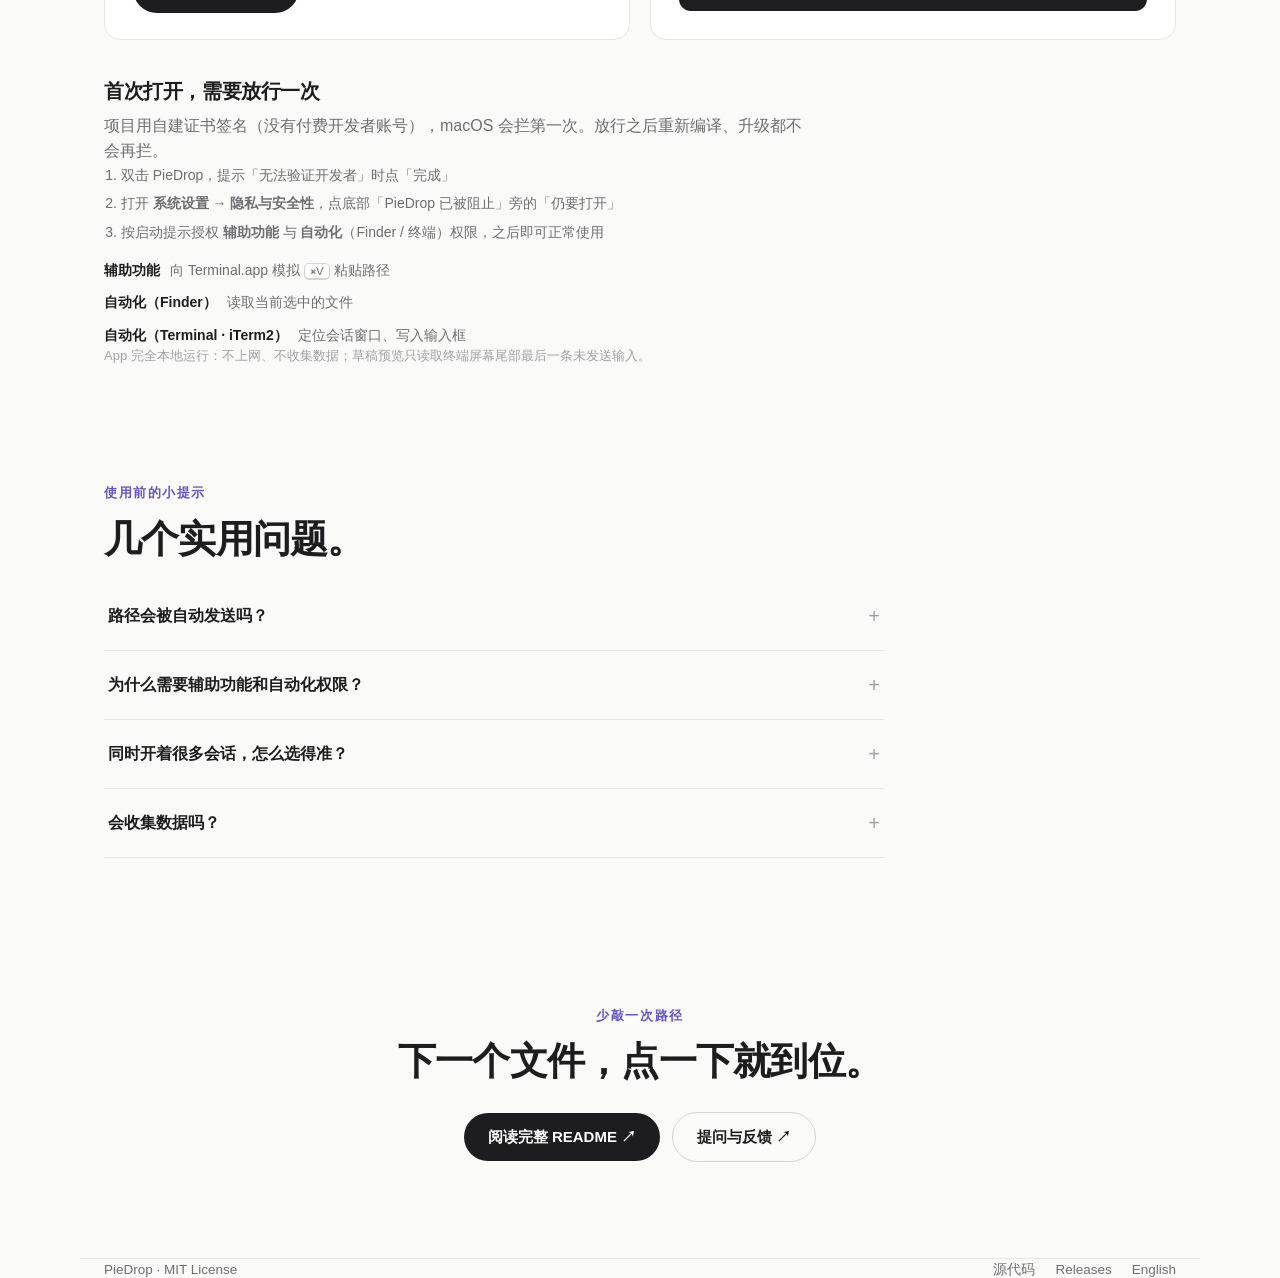
==== commit e126c3c3: "介绍页主视觉按真实面板规格复刻（左圆右方轮廓、环形扇区、键值预览卡）" ====
--- a/site/zh.html
+++ b/site/zh.html
@@ -26,38 +26,39 @@
     </div>
 
     <div class="mock-stack">
-      <div class="panel" aria-label="光环面板示意">
-        <div class="panel-disc">
-          <div class="disc" role="group" aria-label="会话圆盘示意，可交互" data-sessions='{"qodercli":{"name":"qodercli","tint":"#8b7cf624","ink":"#6155c9","title":"重构 Injector.swift 注入通道","term":"iTerm2","tty":"ttys004","draft":"把 docs/ 里的截图换成新面板样式","path":"~/Projects/piedrop/docs/screenshot.png","hint":"点击扇区，路径会插入到这个会话的输入框"},"codex":{"name":"codex","tint":"#3fc4b426","ink":"#1f8e81","title":"给 SessionDetector 补单元测试","term":"Terminal.app","tty":"ttys002","draft":null,"path":"~/Projects/piedrop/Tests/SessionDetectorTests.swift","hint":"点击扇区，路径会插入到这个会话的输入框"},"claude":{"name":"claude","tint":"#e08a5f26","ink":"#b05e30","title":"review PR #12 的并发改动","term":"iTerm2","tty":"ttys001","draft":null,"path":"~/Projects/piedrop/Sources/PieDrop/DraftReader.swift","hint":"点击扇区，路径会插入到这个会话的输入框"}}'>
-            <svg viewBox="0 0 240 240">
-              <path class="sector" data-cli="qodercli" tabindex="0" role="button" aria-label="qodercli 会话，有未发送草稿" d="M120,120 L19.5,93.1 A104,104 0 0 1 220.5,93.1 Z" fill="#8b7cf6" fill-opacity="0.32" stroke="#f7f6f3" stroke-width="5"/>
-              <path class="sector" data-cli="codex" tabindex="0" role="button" aria-label="codex 会话" d="M120,120 L222.7,103.8 A104,104 0 0 1 118.2,224.0 Z" fill="#3fc4b4" fill-opacity="0.32" stroke="#f7f6f3" stroke-width="5"/>
-              <path class="sector" data-cli="claude" tabindex="0" role="button" aria-label="claude 会话" d="M120,120 L107.3,223.3 A104,104 0 0 1 17.3,103.8 Z" fill="#e08a5f" fill-opacity="0.32" stroke="#f7f6f3" stroke-width="5"/>
-              <text class="sector-label" data-for="qodercli" x="120" y="56" text-anchor="middle" fill="#6155c9">qodercli</text>
-              <text class="sector-label" data-for="codex" x="171" y="166" text-anchor="middle" fill="#1f8e81">codex</text>
-              <text class="sector-label" data-for="claude" x="66" y="162" text-anchor="middle" fill="#b05e30">claude</text>
-              <circle cx="120" cy="120" r="40" fill="#ffffff" stroke="rgba(0,0,0,0.05)"/>
-              <circle cx="120" cy="120" r="4" fill="#98989d"/>
-            </svg>
-          </div>
-        </div>
-        <div class="panel-divider"></div>
-        <div class="panel-card">
-          <div class="card-empty">悬停扇区查看会话</div>
-          <div class="card-full">
-            <div class="session-head">
-              <span class="session-name"></span>
-              <span class="session-tty"></span>
-            </div>
-            <div class="session-title"></div>
-            <div class="session-rows">
-              <div class="row row-terminal"><span class="k">终端</span><span class="v"></span></div>
-              <div class="row row-draft"><span class="k">草稿</span><span class="v"></span></div>
-            </div>
-            <div class="session-hint"></div>
-          </div>
-        </div>
-      </div>
+      <svg class="panel-svg" viewBox="0 0 792 320" role="group" aria-label="光环面板示意，可交互"
+           data-neutral="悬停扇区查看会话"
+           data-sessions='{"qodercli":{"fill":"#8b7cf6","ink":"#6156c9","title":"qodercli · piedrop","task":"重构注入通道 | Ready","term":"iTerm2 · ttys004","draft":"帮我把这份日志按天汇总","path":"~/Projects/piedrop/docs/screenshot.png"},"codex":{"fill":"#3fc4b4","ink":"#1f8e82","title":"codex · piedrop","task":"写单测 | Ready","term":"Terminal.app · ttys002","draft":null,"path":"~/Projects/piedrop/Tests/SessionDetectorTests.swift"},"claude":{"fill":"#e08a5f","ink":"#b05f30","title":"claude · piedrop","task":"review PR #12 | Ready","term":"iTerm2 · ttys001","draft":null,"path":"~/Projects/piedrop/Sources/PieDrop/DraftReader.swift"}}'>
+        <!-- 面板：左圆右方一体轮廓（unionPath，1pt=2px），磨砂白 + 自绘阴影 -->
+        <path d="M160,0 A160,160 0 0 0 160,320 L772,320 A20,20 0 0 0 792,300 L792,20 A20,20 0 0 0 772,0 Z" fill="rgba(255,255,255,0.86)" stroke="rgba(0,0,0,0.06)" stroke-width="1"/>
+        <!-- 圆盘底衬 halo（r1+6=76pt，黑 3.5%） -->
+        <circle cx="160" cy="160" r="152" fill="rgba(0,0,0,0.035)"/>
+        <!-- 扇区：环形 r0=34→r1=70pt，恒定缝宽 4pt，填充 13%；qodercli 有草稿 → 权重 1.6（160°） -->
+        <path class="pd-sector" data-cli="qodercli" tabindex="0" role="button" aria-label="qodercli 会话，有未发送草稿" fill="#8b7cf6" fill-opacity="0.13" d="M20.06,156.00 A140,140 0 0 1 290.14,108.37 L222.43,133.02 A68,68 0 0 0 92.11,156.00 Z"/>
+        <path class="pd-sector" data-cli="codex" tabindex="0" role="button" aria-label="codex 会话" fill="#3fc4b4" fill-opacity="0.13" d="M292.88,115.89 A140,140 0 0 1 188.24,297.13 L175.73,226.16 A68,68 0 0 0 225.16,140.54 Z"/>
+        <path class="pd-sector" data-cli="claude" tabindex="0" role="button" aria-label="claude 会话" fill="#e08a5f" fill-opacity="0.13" d="M180.36,298.51 A140,140 0 0 1 20.06,164.00 L92.11,164.00 A68,68 0 0 0 167.85,227.55 Z"/>
+        <!-- 扇区标签：11pt medium，位于半径 52pt，保持水平 -->
+        <text class="pd-label" x="141.94" y="57.58" text-anchor="middle" dominant-baseline="central" fill="#6156c9">qodercli</text>
+        <text class="pd-label" x="250.07" y="212" text-anchor="middle" dominant-baseline="central" fill="#1f8e82">codex</text>
+        <text class="pd-label" x="93.15" y="239.67" text-anchor="middle" dominant-baseline="central" fill="#b05f30">claude</text>
+        <!-- 中心：素圆 #F5F5F7 + 小灰点 -->
+        <circle cx="160" cy="160" r="48" fill="#f5f5f7" stroke="rgba(0,0,0,0.07)" stroke-width="2"/>
+        <circle cx="160" cy="160" r="5" fill="#c7c7cc"/>
+        <!-- 分隔线：x=172pt，上下缩进 16pt -->
+        <line x1="344" y1="32" x2="344" y2="288" stroke="rgba(0,0,0,0.09)" stroke-width="1"/>
+        <!-- 右侧预览卡：色点 + 标题 + 分隔线 + 任务/终端/草稿 KV -->
+        <circle id="pd-dot" cx="405" cy="92" r="9" fill="#8b7cf6" opacity="0"/>
+        <text id="pd-title" class="pd-title" x="396" y="92" dominant-baseline="central">悬停扇区查看会话</text>
+        <line id="pd-div" x1="396" y1="124" x2="604" y2="124" stroke="rgba(0,0,0,0.10)" stroke-width="1"/>
+        <g id="pd-rows" opacity="0">
+          <text class="pd-key" x="396" y="151" dominant-baseline="central">任务</text>
+          <text id="pd-task" class="pd-val" x="462" y="151" dominant-baseline="central"></text>
+          <text class="pd-key" x="396" y="191" dominant-baseline="central">终端</text>
+          <text id="pd-term" class="pd-val pd-mono" x="462" y="191" dominant-baseline="central"></text>
+          <text class="pd-key" x="396" y="231" dominant-baseline="central">草稿</text>
+          <text id="pd-draft" class="pd-val pd-mono" x="462" y="231" dominant-baseline="central"></text>
+        </g>
+      </svg>
       <div class="term" aria-label="终端输入示意">
         <div class="term-bar"><span class="dot"></span><span class="dot"></span><span class="dot"></span><span class="term-title">claude — zsh — 120×30</span></div>
         <div class="term-body">
@@ -65,7 +66,7 @@
         </div>
         <div class="term-hint">↑ 交互示意：悬停 / 点击扇区，路径在光标处插入，不自动发送</div>
       </div>
-      <p class="mock-caption">qodercli 有未发送草稿 → 扇区更大、卡片置顶提示</p>
+      <p class="mock-caption">qodercli 有未发送草稿 → 扇区按 1.6 倍权重加大</p>
     </div>
   </div>
 
--- a/site/styles.css
+++ b/site/styles.css
@@ -127,65 +127,28 @@
   font-variant-numeric: tabular-nums;
 }
 
-/* ---------- hero panel mock ---------- */
+/* ---------- hero panel mock（按 DiskPanel / DialView / PreviewCard 真实规格 1pt=2px 复刻） ---------- */
 
 .mock-stack { display: flex; flex-direction: column; gap: 14px; }
 
-.panel {
-  display: grid; grid-template-columns: 300px 1px 1fr;
-  background: var(--panel);
-  backdrop-filter: blur(20px) saturate(1.3);
-  -webkit-backdrop-filter: blur(20px) saturate(1.3);
-  border: 1px solid rgba(0, 0, 0, 0.06);
-  border-radius: 22px;
-  box-shadow: 0 24px 60px -24px rgba(40, 35, 90, 0.25), 0 2px 8px rgba(0, 0, 0, 0.04);
-  overflow: hidden;
-  min-height: 320px;
-}
-.panel-disc {
-  display: flex; align-items: center; justify-content: center;
-  padding: 26px 10px;
-}
-.disc { width: 262px; height: 262px; }
-.disc svg { width: 100%; height: 100%; display: block; }
-.sector {
-  cursor: pointer;
-  transition: fill-opacity 0.18s;
-  outline: none;
-}
-.sector:hover, .sector:focus-visible, .sector.active { fill-opacity: 0.62; }
-.sector-label {
-  font-size: 13px; font-weight: 600; pointer-events: none;
-  transition: opacity 0.18s;
-}
-.sector-label.dim { opacity: 0.35; }
-
-.panel-divider { width: 1px; background: rgba(0, 0, 0, 0.07); }
-
-.panel-card {
-  display: flex; flex-direction: column; justify-content: center;
-  padding: 28px 30px; position: relative;
-}
-.card-empty {
-  color: var(--faint); font-size: 15px; font-weight: 600;
-  text-align: center;
-}
-.card-full { display: none; }
-.panel-card.has-session .card-empty { display: none; }
-.panel-card.has-session .card-full { display: flex; flex-direction: column; gap: 12px; }
-
-.session-head { display: flex; align-items: center; gap: 8px; }
-.session-name {
-  font-family: var(--mono); font-size: 13px; font-weight: 700;
-  padding: 3px 10px; border-radius: 999px;
-}
-.session-tty { font-size: 12px; color: var(--faint); font-family: var(--mono); margin-left: auto; }
-.session-title { font-size: 16px; font-weight: 600; letter-spacing: -0.01em; }
-.session-rows { display: flex; flex-direction: column; gap: 8px; font-size: 13px; color: var(--muted); }
-.session-rows .row { display: flex; gap: 8px; align-items: baseline; }
-.session-rows .k { color: var(--faint); flex-shrink: 0; }
-.session-hint { font-size: 12px; color: var(--faint); border-top: 1px dashed var(--line); padding-top: 10px; }
-
+.panel-svg {
+  width: 100%; height: auto; display: block;
+  font-family: var(--sans);
+  filter: drop-shadow(0 12px 36px rgba(0, 0, 0, 0.16)) drop-shadow(0 2px 8px rgba(0, 0, 0, 0.05));
+}
+.pd-sector {
+  cursor: pointer; outline: none;
+  transition: fill-opacity 0.16s ease-out, transform 0.16s ease-out;
+  transform-origin: 160px 160px;
+}
+.pd-sector:hover, .pd-sector:focus-visible, .pd-sector.hover {
+  fill-opacity: 0.26; transform: scale(1.05);
+}
+.pd-label { font-family: var(--sans); font-size: 22px; font-weight: 500; pointer-events: none; }
+.pd-title { font-size: 26px; font-weight: 600; fill: #1c1c1f; }
+.pd-key { font-size: 20px; font-weight: 500; fill: #adadb3; }
+.pd-val { font-size: 22px; fill: #1c1c1f; }
+.pd-mono { font-family: var(--mono); }
 .mock-caption { font-size: 12.5px; color: var(--faint); text-align: center; }
 
 /* terminal mock */
@@ -369,9 +332,6 @@
   .setup, .install-grid { grid-template-columns: 1fr; }
   .workflow { grid-template-columns: repeat(2, 1fr); }
   .grid { grid-template-columns: 1fr; }
-  .panel { grid-template-columns: 1fr; }
-  .panel-divider { display: none; }
-  .panel-card { min-height: 200px; }
   .nav-links a.section-link { display: none; }
 }
 @media (max-width: 560px) {
